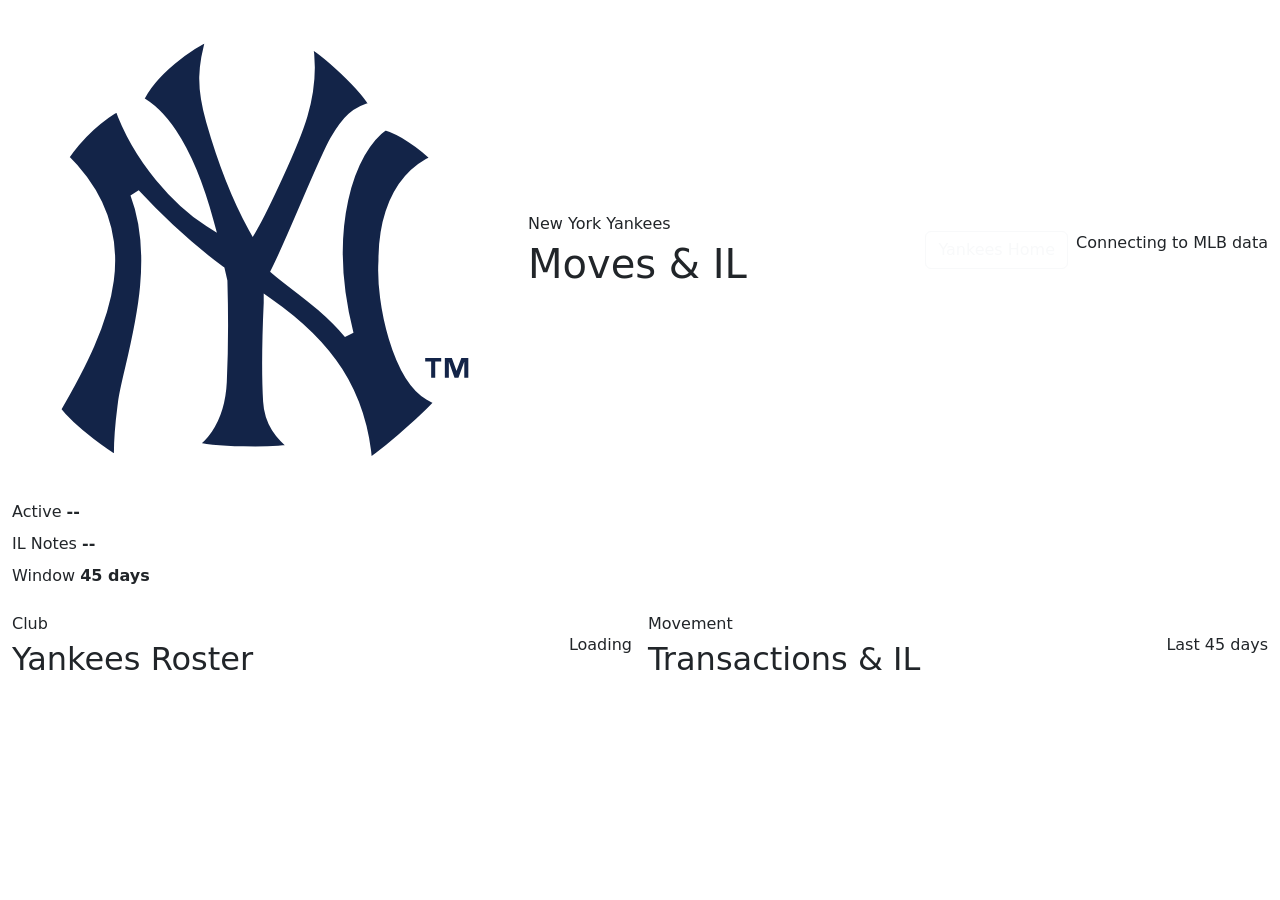
==== yankees/moves-il/index.html @ 81dfd2f5 "updated look of moves & IL" ====
<!doctype html>
<html lang="en">
  <head>
    <meta charset="UTF-8" />
    <meta name="viewport" content="width=device-width, initial-scale=1.0" />
    <title>Yankees Moves & IL</title>
    <link rel="preconnect" href="https://statsapi.mlb.com" />
    <link href="https://cdn.jsdelivr.net/npm/bootstrap@5.3.3/dist/css/bootstrap.min.css" rel="stylesheet" />
    <link rel="stylesheet" href="./styles.css" />
  </head>
  <body>
    <main class="site-shell container-fluid">
      <section class="moves-panel position-relative overflow-hidden" aria-labelledby="page-title">
        <header class="topbar d-flex flex-column flex-md-row align-items-start align-items-md-center justify-content-between gap-3">
          <div class="brand-lockup d-flex align-items-center gap-3">
            <img class="brand-logo" src="../assets/new-york-yankees.svg" alt="New York Yankees logo" />
            <div>
              <p class="kicker mb-1">New York Yankees</p>
              <h1 id="page-title" class="display-title mb-0">Moves & IL</h1>
            </div>
          </div>
          <div class="header-actions d-flex flex-column flex-sm-row gap-2">
            <a class="btn btn-outline-light nav-home-link" href="../">Yankees Home</a>
            <span class="status-pill" id="data-status">Connecting to MLB data</span>
          </div>
        </header>

        <section class="moves-body">
          <div class="row g-50 align-items-end mb-4">
            <div class="col-12">
              <div class="summary-strip d-grid gap-2">
                <div>
                  <span>Active</span>
                  <strong id="active-count">--</strong>
                </div>
                <div>
                  <span>IL Notes</span>
                  <strong id="il-count">--</strong>
                </div>
                <div>
                  <span>Window</span>
                  <strong>45 days</strong>
                </div>
              </div>
            </div>
          </div>

          <section class="row g-3">
            <section class="col-12 col-xl-6">
              <div class="panel h-100">
                <div class="panel-head d-flex align-items-center justify-content-between gap-3">
                  <div>
                    <p class="panel-kicker mb-1">Club</p>
                    <h2 class="panel-heading mb-0">Yankees Roster</h2>
                  </div>
                  <span id="roster-count">Loading</span>
                </div>
                <div class="row g-2 roster-list mt-3" id="roster-list"></div>
              </div>
            </section>

            <section class="col-12 col-xl-6">
              <div class="panel h-100">
                <div class="panel-head d-flex align-items-center justify-content-between gap-3">
                  <div>
                    <p class="panel-kicker mb-1">Movement</p>
                    <h2 class="panel-heading mb-0">Transactions & IL</h2>
                  </div>
                  <span id="transaction-window">Last 45 days</span>
                </div>
                <div class="feed d-grid gap-2 mt-3" id="transaction-feed"></div>
              </div>
            </section>
          </section>
        </section>
      </section>
    </main>

    <script src="./app.js" defer></script>
  </body>
</html>
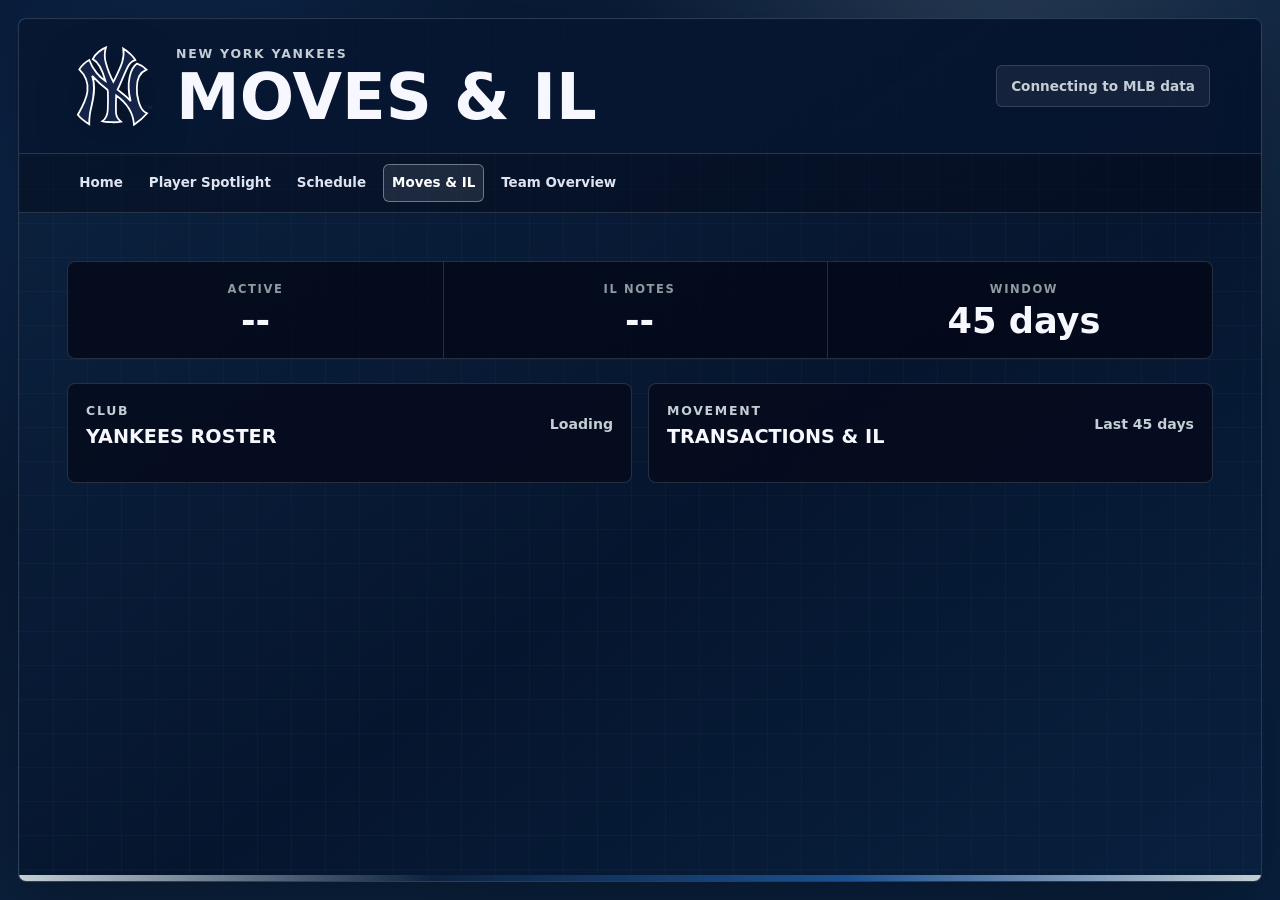
==== commit 2884eaf3: "added horizontal navigation to desktop-view" ====
--- a/yankees/moves-il/index.html
+++ b/yankees/moves-il/index.html
@@ -20,10 +20,29 @@
             </div>
           </div>
           <div class="header-actions d-flex flex-column flex-sm-row gap-2">
-            <a class="btn btn-outline-light nav-home-link" href="../">Yankees Home</a>
             <span class="status-pill" id="data-status">Connecting to MLB data</span>
           </div>
         </header>
+
+        <details class="site-nav">
+          <summary><span>Menu</span><span class="site-nav-icon" aria-hidden="true"></span></summary>
+          <nav class="site-nav-links" aria-label="Yankees sections">
+            <a class="site-nav-link" href="../">Home</a>
+            <a class="site-nav-link" href="../player-spotlight/">Player Spotlight</a>
+            <a class="site-nav-link" href="../schedule/">Schedule</a>
+            <a class="site-nav-link active" href="../moves-il/">Moves & IL</a>
+            <a class="site-nav-link" href="../team-overview/">Team Overview</a>
+          </nav>
+        </details>
+        <nav class="desktop-site-nav navbar navbar-expand" aria-label="Yankees sections">
+          <div class="navbar-nav">
+            <a class="nav-link" href="../">Home</a>
+            <a class="nav-link" href="../player-spotlight/">Player Spotlight</a>
+            <a class="nav-link" href="../schedule/">Schedule</a>
+            <a class="nav-link active" href="../moves-il/" aria-current="page">Moves & IL</a>
+            <a class="nav-link" href="../team-overview/">Team Overview</a>
+          </div>
+        </nav>
 
         <section class="moves-body">
           <div class="row g-50 align-items-end mb-4">
--- a/yankees/moves-il/styles.css
+++ b/yankees/moves-il/styles.css
@@ -0,0 +1,446 @@
+:root {
+  color-scheme: dark;
+  --yankees-navy: #0c2340;
+  --yankees-silver: #c4ced4;
+  --swatch-deep: #06152e;
+  --swatch-mid: #1b4f8f;
+  --swatch-shadow: #08213f;
+  --bs-body-color: #f7f8ff;
+  --bs-body-bg: var(--swatch-deep);
+  --ink: #f7f8ff;
+  --muted: var(--yankees-silver);
+  --quiet: #8f9aa2;
+  --line: rgba(196, 206, 211, 0.18);
+  --line-bright: rgba(196, 206, 211, 0.48);
+  --panel-strong: rgba(6, 21, 46, 0.94);
+  --shadow: 0 24px 80px rgba(0, 0, 0, 0.34);
+}
+
+body {
+  min-height: 100vh;
+  color: var(--ink);
+  background:
+    radial-gradient(circle at 78% 10%, rgba(196, 206, 211, 0.16), transparent 30%),
+    radial-gradient(circle at 12% 20%, rgba(27, 79, 143, 0.38), transparent 28%),
+    linear-gradient(135deg, var(--swatch-deep) 0%, var(--yankees-navy) 48%, var(--swatch-shadow) 100%);
+  font-family: Inter, ui-sans-serif, system-ui, -apple-system, BlinkMacSystemFont, "Segoe UI", sans-serif;
+}
+
+.site-shell {
+  max-width: 1440px;
+  padding: 18px;
+}
+
+.moves-panel {
+  min-height: calc(100vh - 36px);
+  border: 1px solid var(--line);
+  border-radius: 8px;
+  background:
+    linear-gradient(rgba(255, 255, 255, 0.024) 1px, transparent 1px),
+    linear-gradient(90deg, rgba(255, 255, 255, 0.024) 1px, transparent 1px),
+    linear-gradient(145deg, rgba(12, 35, 64, 0.98), rgba(6, 21, 46, 0.96) 56%, rgba(8, 33, 63, 0.98));
+  background-size: 34px 34px, 34px 34px, auto;
+  box-shadow: var(--shadow);
+}
+
+.moves-panel::after {
+  content: "";
+  position: absolute;
+  inset: auto 0 0;
+  height: 6px;
+  background: linear-gradient(90deg, var(--yankees-silver), var(--yankees-navy), var(--swatch-mid), var(--yankees-silver));
+}
+
+.topbar {
+  min-height: 86px;
+  padding: 22px clamp(20px, 4vw, 54px);
+  border-bottom: 1px solid var(--line);
+  background: rgba(6, 21, 46, 0.76);
+}
+
+.site-nav {
+  display: none;
+  border-bottom: 1px solid var(--line);
+  background: rgba(3, 6, 20, 0.42);
+}
+
+.site-nav summary {
+  min-height: 50px;
+  padding: 0 clamp(20px, 4vw, 54px);
+  color: var(--ink);
+  cursor: pointer;
+  display: none;
+  align-items: center;
+  justify-content: space-between;
+  font-size: 0.88rem;
+  font-weight: 900;
+  text-transform: uppercase;
+}
+
+.site-nav summary::-webkit-details-marker {
+  display: none;
+}
+
+.site-nav-icon,
+.site-nav-icon::before,
+.site-nav-icon::after {
+  width: 22px;
+  height: 2px;
+  border-radius: 999px;
+  background: var(--yankees-silver);
+  display: block;
+}
+
+.site-nav-icon {
+  position: relative;
+}
+
+.site-nav-icon::before,
+.site-nav-icon::after {
+  content: "";
+  position: absolute;
+  left: 0;
+}
+
+.site-nav-icon::before {
+  top: -7px;
+}
+
+.site-nav-icon::after {
+  top: 7px;
+}
+
+.site-nav-links {
+  padding: 10px clamp(20px, 4vw, 54px);
+  display: flex;
+  flex-wrap: wrap;
+  gap: 8px;
+}
+
+.site-nav-link {
+  min-height: 38px;
+  border: 1px solid transparent;
+  border-radius: 6px;
+  color: #dfe4f4;
+  display: inline-flex;
+  align-items: center;
+  padding: 0 12px;
+  font-size: 0.84rem;
+  font-weight: 850;
+  text-decoration: none;
+}
+
+.site-nav-link:hover,
+.site-nav-link:focus,
+.site-nav-link.active {
+  border-color: var(--line-bright);
+  color: #fff;
+  background: rgba(196, 206, 212, 0.12);
+}
+
+.desktop-site-nav {
+  min-height: 58px;
+  border-bottom: 1px solid var(--line);
+  background: rgba(3, 6, 20, 0.42);
+  padding: 10px clamp(20px, 4vw, 54px);
+}
+
+.desktop-site-nav .navbar-nav {
+  flex-direction: row;
+  flex-wrap: wrap;
+  gap: 8px;
+}
+
+.desktop-site-nav .nav-link {
+  min-height: 38px;
+  border: 1px solid transparent;
+  border-radius: 6px;
+  color: #dfe4f4;
+  display: inline-flex;
+  align-items: center;
+  padding: 0 12px;
+  font-size: 0.84rem;
+  font-weight: 850;
+}
+
+.desktop-site-nav .nav-link:hover,
+.desktop-site-nav .nav-link:focus,
+.desktop-site-nav .nav-link.active {
+  border-color: var(--line-bright);
+  color: #fff;
+  background: rgba(196, 206, 212, 0.12);
+}
+
+.brand-lockup {
+  min-width: 0;
+}
+
+.brand-logo {
+  width: auto;
+  height: calc(clamp(2.024rem, 5.52vw, 5.152rem) + 1.2rem);
+  aspect-ratio: 1;
+  flex: 0 0 auto;
+  object-fit: contain;
+  border: 0;
+  border-radius: 0;
+  background: transparent;
+  padding: 0;
+  filter: drop-shadow(0 12px 22px rgba(0, 0, 0, 0.28));
+}
+
+.moves-body {
+  padding: clamp(20px, 4vw, 48px);
+}
+
+.kicker,
+.eyebrow,
+.panel-kicker {
+  color: var(--muted);
+  font-size: 0.78rem;
+  font-weight: 800;
+  letter-spacing: 0.14em;
+  text-transform: uppercase;
+}
+
+.display-title,
+.page-heading,
+.panel-heading {
+  letter-spacing: 0;
+  text-transform: uppercase;
+}
+
+.display-title {
+  font-size: clamp(2rem, 5vw, 4.9rem);
+  font-weight: 850;
+  line-height: 0.92;
+}
+
+.page-heading {
+  font-size: clamp(1.8rem, 4vw, 3.6rem);
+  font-weight: 850;
+  line-height: 0.98;
+}
+
+.page-copy {
+  max-width: 760px;
+  color: #dfe4f4;
+  font-weight: 650;
+}
+
+.status-pill,
+.nav-home-link {
+  min-height: 42px;
+  border-radius: 6px;
+  display: inline-flex;
+  align-items: center;
+  justify-content: center;
+  padding-inline: 14px;
+  font-size: 0.85rem;
+  font-weight: 800;
+}
+
+.status-pill {
+  border: 1px solid var(--line);
+  color: var(--yankees-silver);
+  background: rgba(255, 255, 255, 0.06);
+  white-space: nowrap;
+}
+
+.summary-strip {
+  grid-template-columns: repeat(3, minmax(0, 1fr));
+  border: 1px solid var(--line);
+  border-radius: 8px;
+  background: rgba(3, 6, 20, 0.72);
+  overflow: hidden;
+}
+
+.summary-strip div {
+  min-height: 96px;
+  display: grid;
+  place-items: center;
+  align-content: center;
+  gap: 5px;
+  padding: 12px;
+  border-right: 1px solid var(--line);
+}
+
+.summary-strip div:last-child {
+  border-right: 0;
+}
+
+.summary-strip span {
+  color: var(--quiet);
+  font-size: 0.72rem;
+  font-weight: 900;
+  letter-spacing: 0.14em;
+  text-transform: uppercase;
+}
+
+.summary-strip strong {
+  font-size: clamp(1.35rem, 3vw, 2.2rem);
+  line-height: 1;
+}
+
+.panel {
+  border: 1px solid var(--line);
+  border-radius: 8px;
+  color: var(--ink);
+  background: rgba(5, 10, 28, 0.82);
+  padding: 18px;
+}
+
+.panel-heading {
+  font-size: 1.2rem;
+  font-weight: 850;
+}
+
+#roster-count,
+#transaction-window {
+  color: var(--muted);
+  font-size: 0.88rem;
+  font-weight: 800;
+  text-align: right;
+}
+
+.roster-list,
+.feed {
+  max-height: 62vh;
+  overflow: auto;
+}
+
+.roster-shell {
+  min-width: 0;
+}
+
+.roster-link {
+  min-height: 58px;
+  border: 1px solid var(--line);
+  border-radius: 6px;
+  color: var(--ink);
+  background: rgba(255, 255, 255, 0.055);
+  text-align: left;
+  display: grid;
+  align-content: center;
+  gap: 3px;
+  width: 100%;
+  padding: 10px 14px;
+  text-decoration: none;
+}
+
+.roster-link:hover,
+.roster-link:focus {
+  border-color: var(--line-bright);
+  color: #fff;
+  background: rgba(196, 206, 211, 0.12);
+}
+
+.roster-link small,
+.feed small {
+  color: var(--muted);
+  font-weight: 800;
+}
+
+.feed article {
+  border: 1px solid var(--line);
+  border-left: 3px solid var(--line-bright);
+  border-radius: 6px;
+  background: var(--panel-strong);
+  padding: 10px 12px;
+}
+
+.feed article.il {
+  border-left-color: var(--swatch-mid);
+  background:
+    linear-gradient(135deg, rgba(27, 79, 143, 0.18), rgba(6, 21, 46, 0.94) 62%),
+    var(--panel-strong);
+}
+
+.feed p {
+  margin: 4px 0 0;
+  color: #e2e7f4;
+  font-weight: 700;
+}
+
+.empty,
+.error {
+  color: var(--muted);
+  font-weight: 700;
+  padding: 14px;
+}
+
+.error {
+  color: #ffbec4;
+}
+
+@media (max-width: 575.98px) {
+  .site-shell {
+    padding: 10px;
+  }
+
+  .topbar,
+  .moves-body {
+    padding-inline: 16px;
+  }
+
+  .brand-lockup {
+    align-items: flex-start !important;
+  }
+
+  .brand-logo {
+    height: 4rem;
+  }
+
+  .display-title {
+    font-size: clamp(2rem, 12vw, 3rem);
+  }
+
+  .page-heading {
+    font-size: clamp(1.55rem, 9vw, 2.35rem);
+  }
+
+  .site-nav summary {
+    display: flex;
+    padding-inline: 16px;
+  }
+
+  .site-nav {
+    display: block;
+  }
+
+  .site-nav-links {
+    display: none;
+    padding: 0 16px 12px;
+  }
+
+  .site-nav[open] .site-nav-links {
+    display: grid;
+    grid-template-columns: 1fr;
+  }
+
+  .site-nav-link {
+    width: 100%;
+  }
+
+  .desktop-site-nav {
+    display: none;
+  }
+
+  .header-actions,
+  .status-pill,
+  .nav-home-link {
+    width: 100%;
+  }
+
+  .summary-strip {
+    grid-template-columns: 1fr;
+  }
+
+  .summary-strip div {
+    border-right: 0;
+    border-bottom: 1px solid var(--line);
+  }
+
+  .summary-strip div:last-child {
+    border-bottom: 0;
+  }
+}
